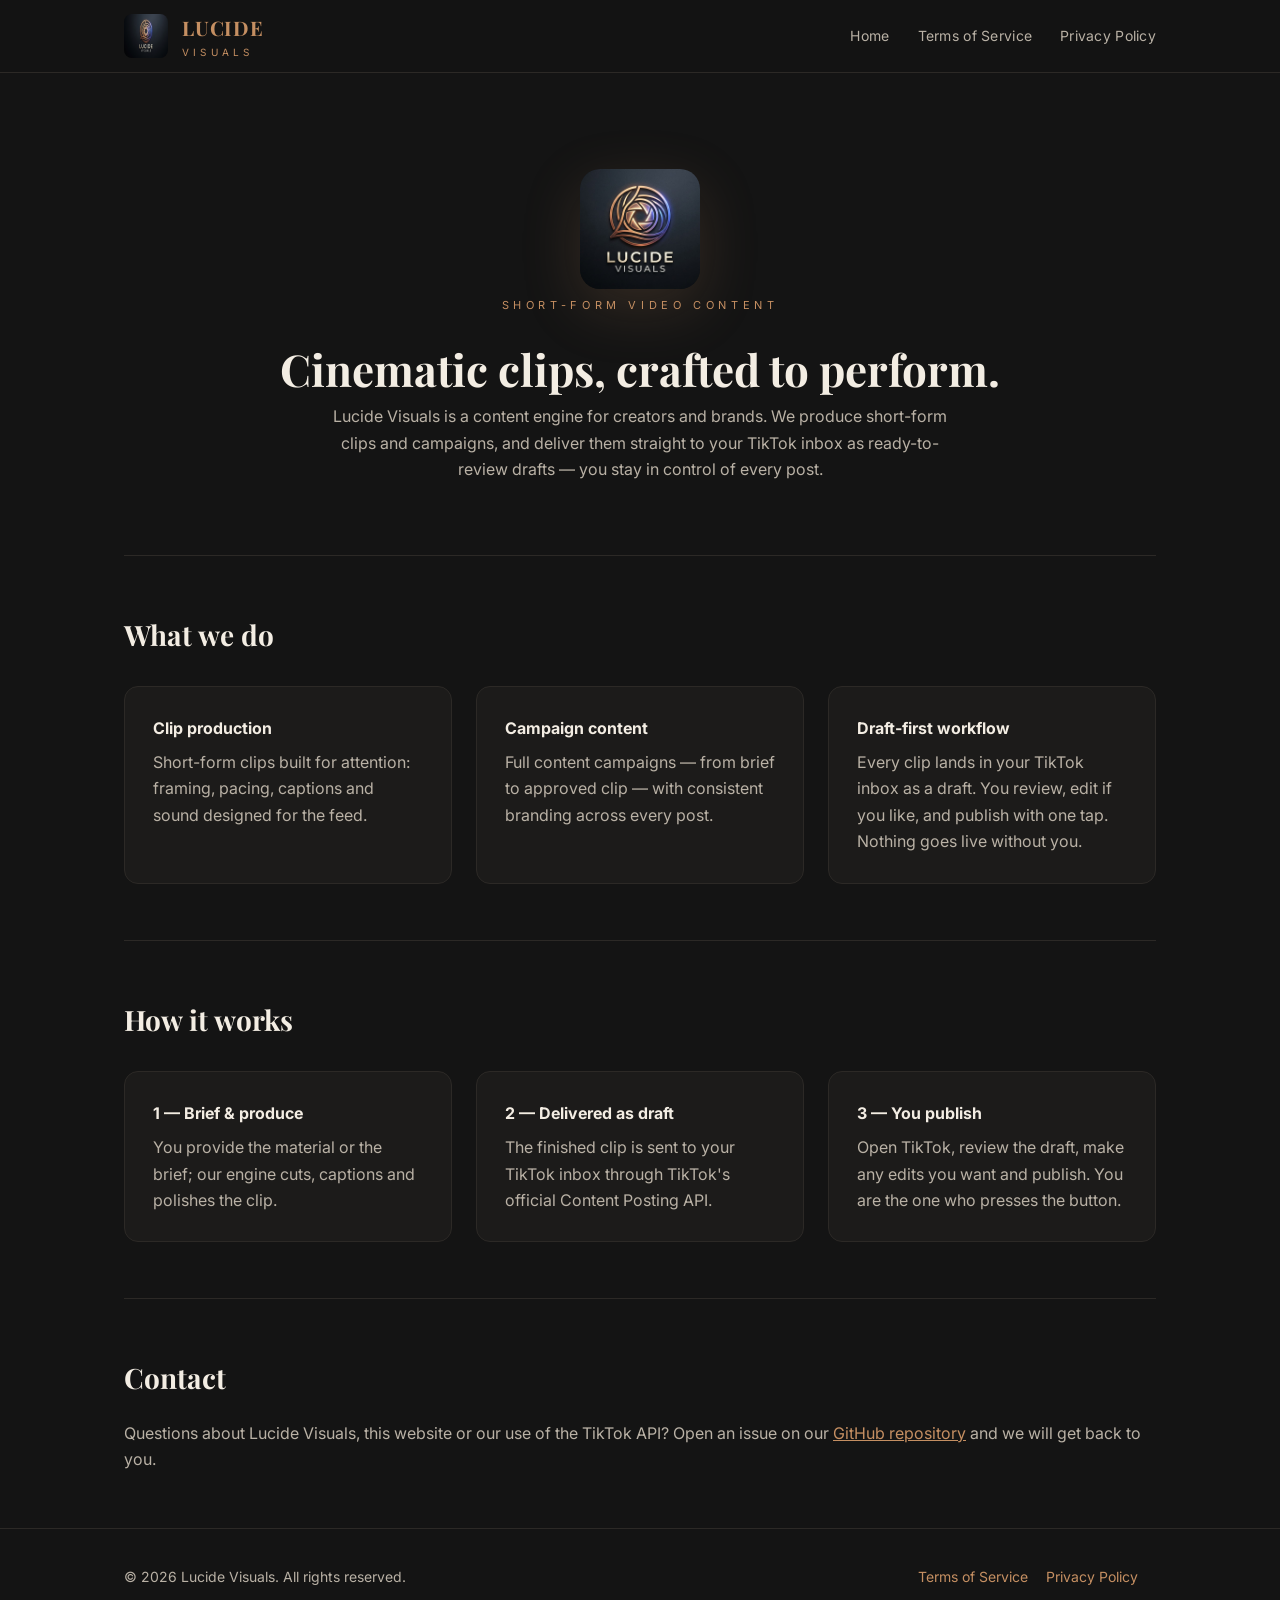
==== index.html @ 501040f7 "Lucide Visuals website: home, terms, privacy — required for TikTok app config URL verification" ====
<!DOCTYPE html>
<html lang="en">
<head>
<meta charset="utf-8">
<meta name="viewport" content="width=device-width, initial-scale=1">
<title>Lucide Visuals — Short-Form Video Content Engine</title>
<meta name="description" content="Lucide Visuals produces short-form clips and campaigns and delivers them to your TikTok inbox as drafts.">
<link rel="icon" href="assets/logo.jpeg">
<link rel="preconnect" href="https://fonts.googleapis.com">
<link href="https://fonts.googleapis.com/css2?family=Playfair+Display:wght@600&family=Inter:wght@400;500&display=swap" rel="stylesheet">
<link rel="stylesheet" href="assets/style.css">
</head>
<body>
<header><div class="wrap">
  <a class="brand" href="index.html"><img src="assets/logo.jpeg" alt="Lucide Visuals logo">
  <span><b>LUCIDE</b><span>VISUALS</span></span></a>
  <nav><a href="index.html">Home</a><a href="terms.html">Terms of Service</a><a href="privacy.html">Privacy Policy</a></nav>
</div></header>
<main class="wrap">

<div class="hero">
  <img src="assets/logo-1024.jpg" alt="Lucide Visuals">
  <div class="eyebrow">Short-Form Video Content</div>
  <h1>Cinematic clips, crafted to perform.</h1>
  <p>Lucide Visuals is a content engine for creators and brands. We produce short-form clips and campaigns, and deliver them straight to your TikTok inbox as ready-to-review drafts — you stay in control of every post.</p>
</div>
<section>
  <h2>What we do</h2>
  <div class="grid">
    <div class="card"><b>Clip production</b><p>Short-form clips built for attention: framing, pacing, captions and sound designed for the feed.</p></div>
    <div class="card"><b>Campaign content</b><p>Full content campaigns — from brief to approved clip — with consistent branding across every post.</p></div>
    <div class="card"><b>Draft-first workflow</b><p>Every clip lands in your TikTok inbox as a draft. You review, edit if you like, and publish with one tap. Nothing goes live without you.</p></div>
  </div>
</section>
<section>
  <h2>How it works</h2>
  <div class="grid">
    <div class="card"><b>1 — Brief &amp; produce</b><p>You provide the material or the brief; our engine cuts, captions and polishes the clip.</p></div>
    <div class="card"><b>2 — Delivered as draft</b><p>The finished clip is sent to your TikTok inbox through TikTok's official Content Posting API.</p></div>
    <div class="card"><b>3 — You publish</b><p>Open TikTok, review the draft, make any edits you want and publish. You are the one who presses the button.</p></div>
  </div>
</section>
<section>
  <h2>Contact</h2>
  <p>Questions about Lucide Visuals, this website or our use of the TikTok API? Open an issue on our <a href="https://github.com/monkey-sys-dev/lucide-visuals" style="color:var(--gold)">GitHub repository</a> and we will get back to you.</p>
</section>

</main>
<footer><div class="wrap">
  <div>&copy; 2026 Lucide Visuals. All rights reserved.</div>
  <div><a href="terms.html">Terms of Service</a><a href="privacy.html">Privacy Policy</a></div>
</div></footer>
</body>
</html>
---- assets/style.css ----
:root{
  --bg:#141414; --bg-soft:#1c1b1a; --ink:#f3ede3; --muted:#b9b1a5;
  --gold:#c58f62; --champagne:#e8d8a9; --line:#2c2926;
}
*{margin:0;padding:0;box-sizing:border-box}
body{background:var(--bg);color:var(--ink);font-family:'Inter',-apple-system,'Segoe UI',sans-serif;line-height:1.65;font-size:16px}
.wrap{max-width:1080px;margin:0 auto;padding:0 24px}
header{border-bottom:1px solid var(--line);position:sticky;top:0;background:rgba(20,20,20,.92);backdrop-filter:blur(8px);z-index:10}
header .wrap{display:flex;align-items:center;justify-content:space-between;height:72px}
.brand{display:flex;align-items:center;gap:14px;text-decoration:none;color:var(--ink)}
.brand img{width:44px;height:44px;border-radius:8px}
.brand b{font-family:'Playfair Display',Georgia,serif;font-size:20px;letter-spacing:.04em}
.brand span{display:block;font-size:10px;letter-spacing:.42em;color:var(--gold);text-transform:uppercase}
nav{display:flex;gap:28px}
nav a{color:var(--muted);text-decoration:none;font-size:14px;letter-spacing:.02em}
nav a:hover{color:var(--champagne)}
.hero{padding:96px 0 72px;text-align:center}
.hero img{width:120px;height:120px;border-radius:20px;box-shadow:0 18px 60px rgba(197,143,98,.18)}
h1{font-family:'Playfair Display',Georgia,serif;font-size:44px;line-height:1.2;margin:28px 0 8px}
.hero p{color:var(--muted);max-width:620px;margin:0 auto}
.eyebrow{color:var(--gold);letter-spacing:.42em;font-size:11px;text-transform:uppercase;margin-bottom:20px}
section{padding:56px 0;border-top:1px solid var(--line)}
h2{font-family:'Playfair Display',Georgia,serif;font-size:28px;margin-bottom:18px}
h3{font-size:15px;letter-spacing:.18em;text-transform:uppercase;color:var(--gold);margin:28px 0 8px}
p,li{color:var(--muted)}
.grid{display:grid;grid-template-columns:repeat(auto-fit,minmax(260px,1fr));gap:24px;margin-top:28px}
.card{background:var(--bg-soft);border:1px solid var(--line);border-radius:14px;padding:28px}
.card b{display:block;color:var(--ink);margin-bottom:8px}
.legal{max-width:760px}
.legal p{margin-bottom:14px}
footer{border-top:1px solid var(--line);padding:36px 0;color:var(--muted);font-size:14px}
footer .wrap{display:flex;flex-wrap:wrap;gap:18px;justify-content:space-between}
footer a{color:var(--gold);text-decoration:none;margin-right:18px}
@media(max-width:640px){h1{font-size:32px}.hero{padding:64px 0 48px}}
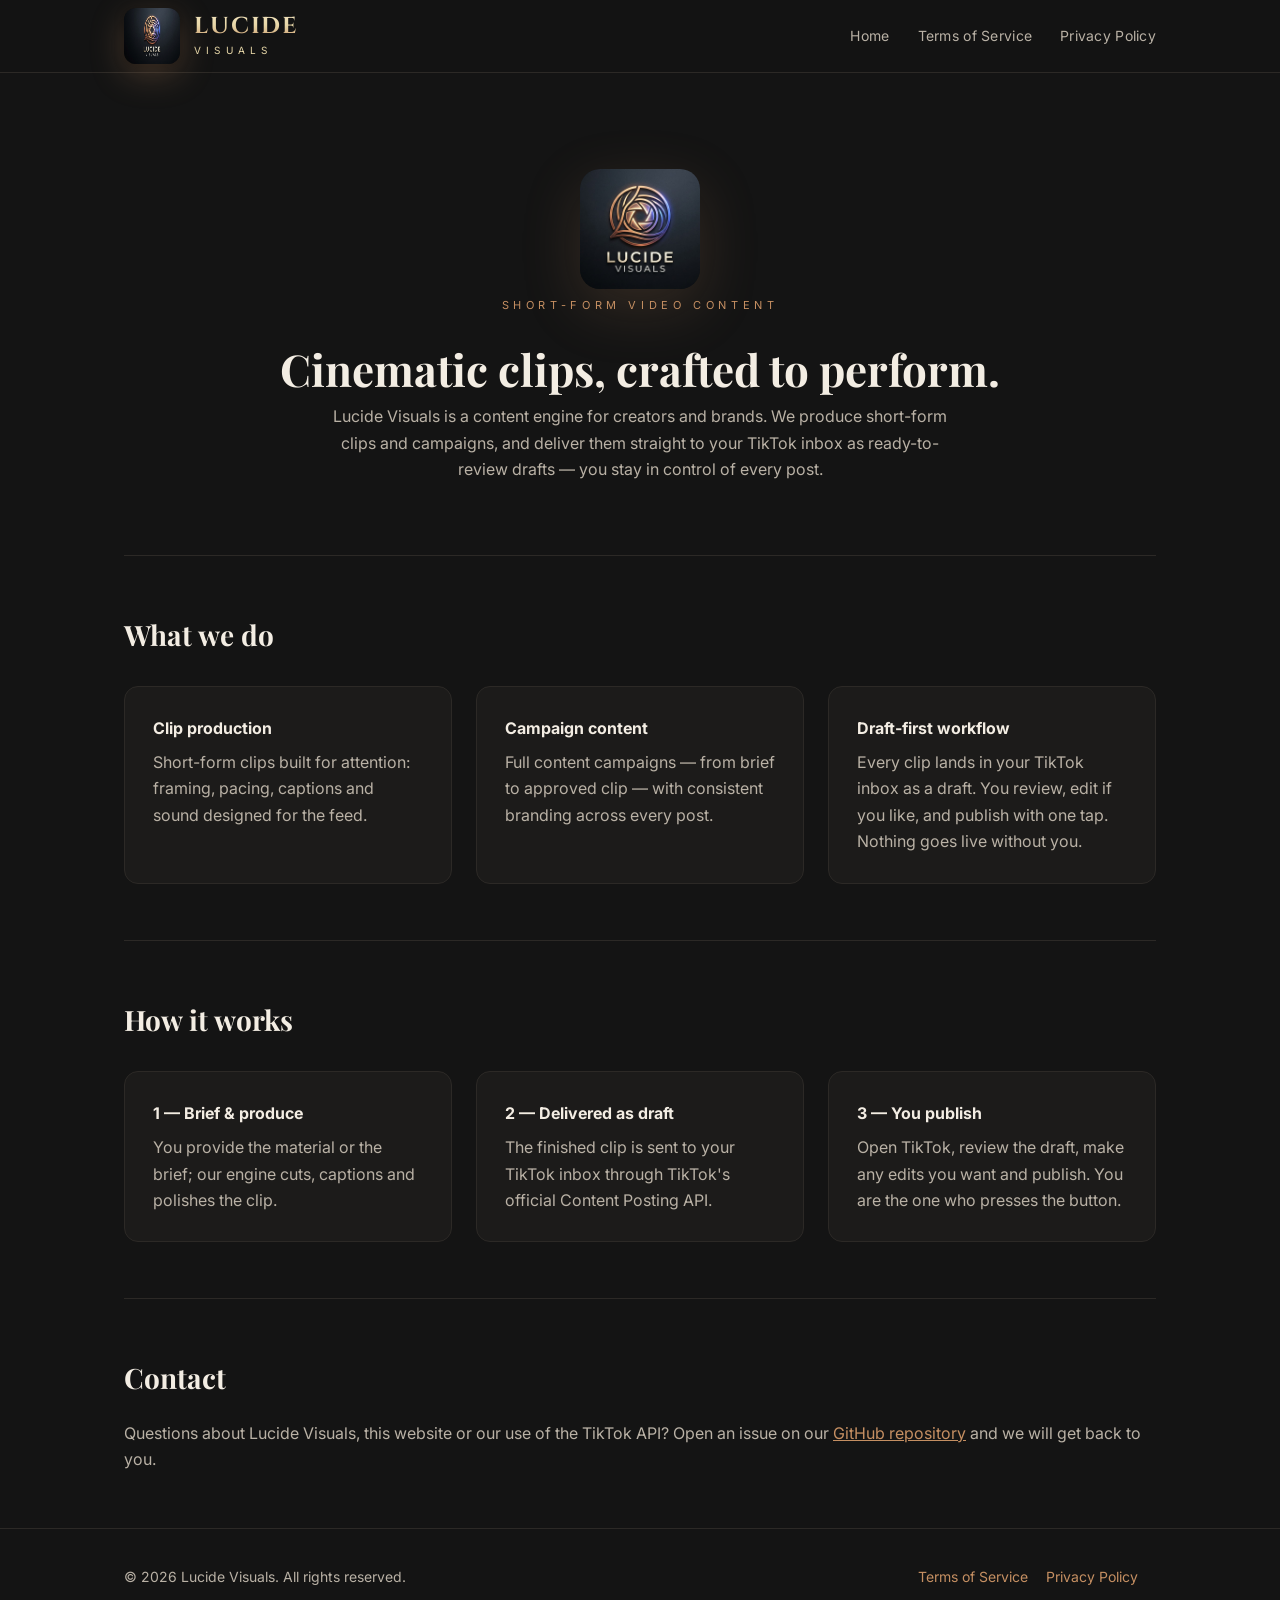
==== commit 44470a21: "Brand header: logo glow + Cinzel gold wordmark to match logo lettering" ====
--- a/index.html
+++ b/index.html
@@ -7,7 +7,7 @@
 <meta name="description" content="Lucide Visuals produces short-form clips and campaigns and delivers them to your TikTok inbox as drafts.">
 <link rel="icon" href="assets/logo.jpeg">
 <link rel="preconnect" href="https://fonts.googleapis.com">
-<link href="https://fonts.googleapis.com/css2?family=Playfair+Display:wght@600&family=Inter:wght@400;500&display=swap" rel="stylesheet">
+<link href="https://fonts.googleapis.com/css2?family=Playfair+Display:wght@600&family=Cinzel:wght@600&family=Inter:wght@400;500&display=swap" rel="stylesheet">
 <link rel="stylesheet" href="assets/style.css">
 </head>
 <body>
--- a/assets/style.css
+++ b/assets/style.css
@@ -9,9 +9,9 @@
 header{border-bottom:1px solid var(--line);position:sticky;top:0;background:rgba(20,20,20,.92);backdrop-filter:blur(8px);z-index:10}
 header .wrap{display:flex;align-items:center;justify-content:space-between;height:72px}
 .brand{display:flex;align-items:center;gap:14px;text-decoration:none;color:var(--ink)}
-.brand img{width:44px;height:44px;border-radius:8px}
-.brand b{font-family:'Playfair Display',Georgia,serif;font-size:20px;letter-spacing:.04em}
-.brand span{display:block;font-size:10px;letter-spacing:.42em;color:var(--gold);text-transform:uppercase}
+.brand img{width:56px;height:56px;border-radius:12px;box-shadow:0 10px 34px rgba(197,143,98,.30), 0 2px 8px rgba(0,0,0,.5)}
+.brand b{font-family:'Cinzel',Georgia,serif;font-size:23px;letter-spacing:.08em;line-height:1.15;background:linear-gradient(180deg,#f2e3c0 0%,#e8d8a9 45%,#c58f62 100%);-webkit-background-clip:text;background-clip:text;color:transparent}
+.brand>span>span{display:block;font-family:'Inter',sans-serif;font-weight:400;font-size:10px;letter-spacing:.52em;color:var(--champagne);text-transform:uppercase;margin-top:2px}
 nav{display:flex;gap:28px}
 nav a{color:var(--muted);text-decoration:none;font-size:14px;letter-spacing:.02em}
 nav a:hover{color:var(--champagne)}
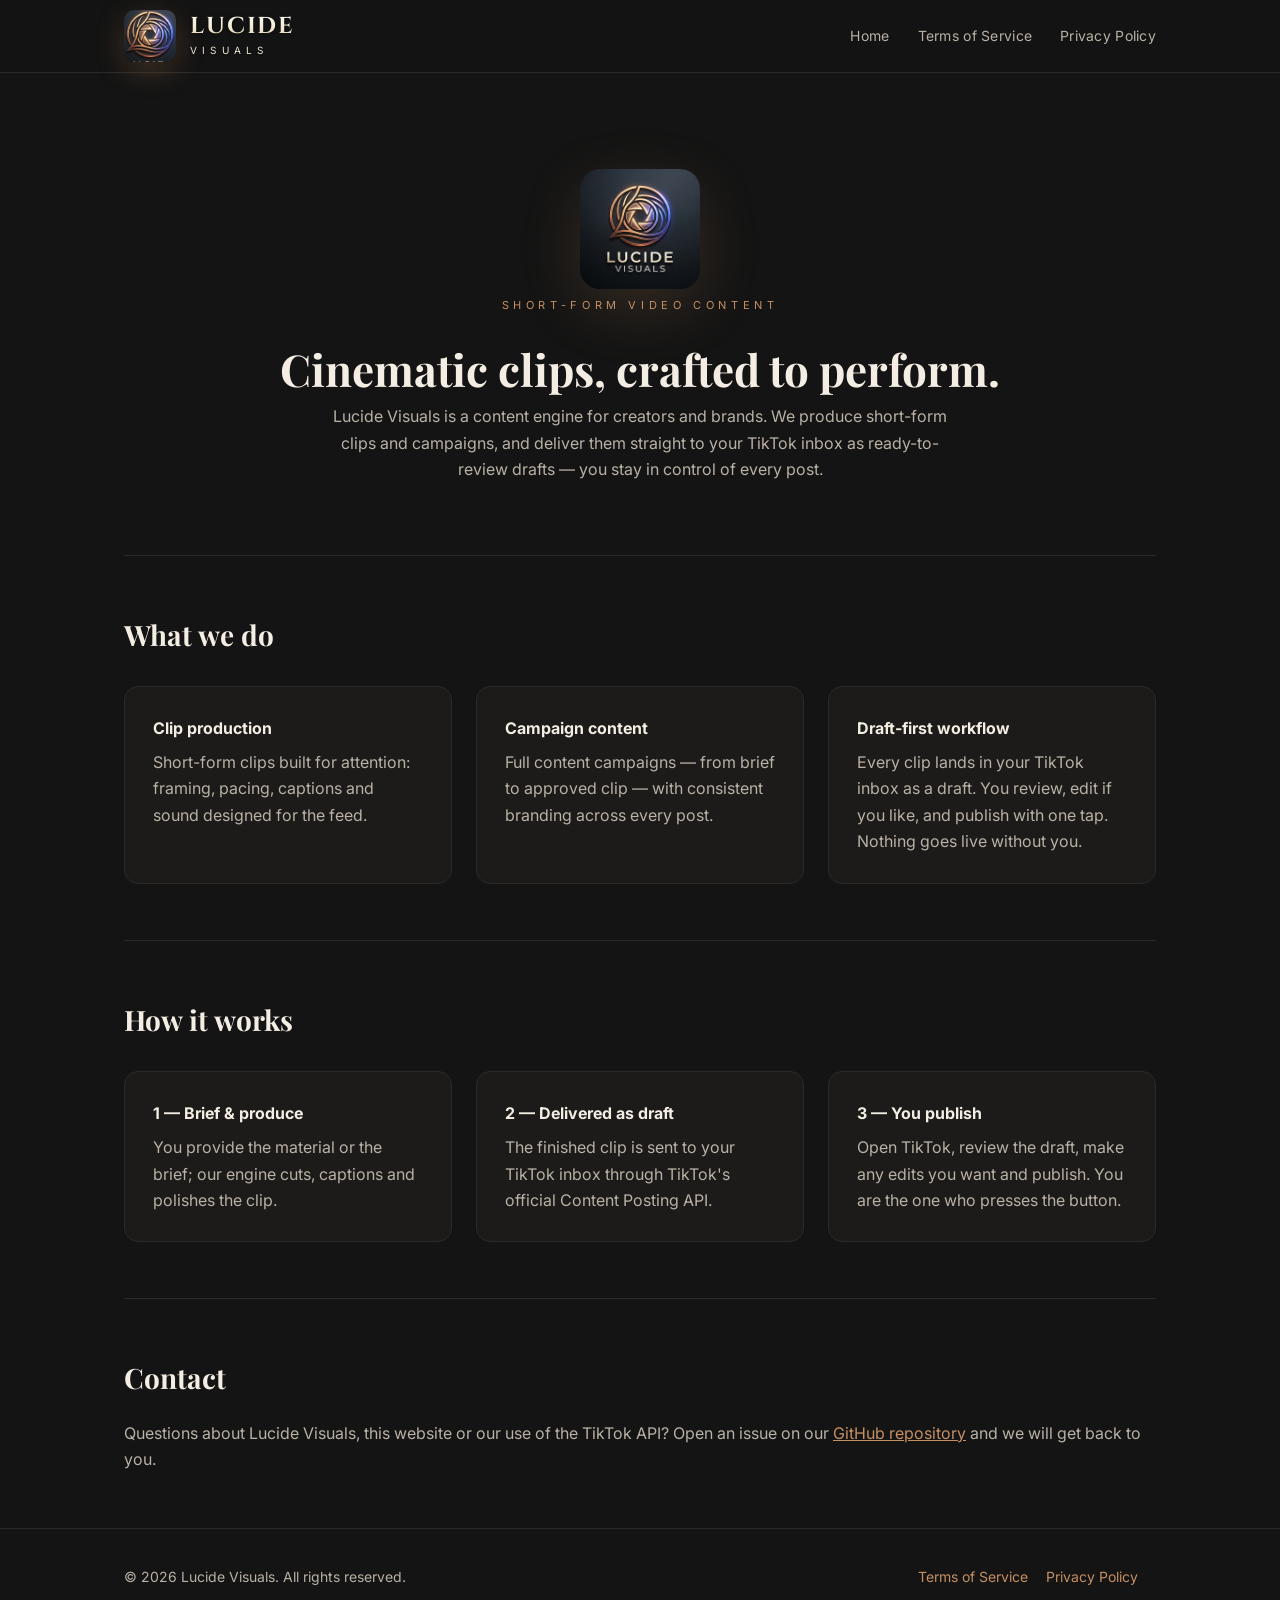
==== commit 8b04a6b2: "Header: icon-only brand mark (cropped from logo, no lettering), square fit" ====
--- a/index.html
+++ b/index.html
@@ -5,14 +5,14 @@
 <meta name="viewport" content="width=device-width, initial-scale=1">
 <title>Lucide Visuals — Short-Form Video Content Engine</title>
 <meta name="description" content="Lucide Visuals produces short-form clips and campaigns and delivers them to your TikTok inbox as drafts.">
-<link rel="icon" href="assets/logo.jpeg">
+<link rel="icon" href="assets/logo-mark.jpeg">
 <link rel="preconnect" href="https://fonts.googleapis.com">
 <link href="https://fonts.googleapis.com/css2?family=Playfair+Display:wght@600&family=Cinzel:wght@600&family=Inter:wght@400;500&display=swap" rel="stylesheet">
 <link rel="stylesheet" href="assets/style.css">
 </head>
 <body>
 <header><div class="wrap">
-  <a class="brand" href="index.html"><img src="assets/logo.jpeg" alt="Lucide Visuals logo">
+  <a class="brand" href="index.html"><img src="assets/logo-mark.jpeg" alt="Lucide Visuals">
   <span><b>LUCIDE</b><span>VISUALS</span></span></a>
   <nav><a href="index.html">Home</a><a href="terms.html">Terms of Service</a><a href="privacy.html">Privacy Policy</a></nav>
 </div></header>
--- a/assets/style.css
+++ b/assets/style.css
@@ -9,9 +9,9 @@
 header{border-bottom:1px solid var(--line);position:sticky;top:0;background:rgba(20,20,20,.92);backdrop-filter:blur(8px);z-index:10}
 header .wrap{display:flex;align-items:center;justify-content:space-between;height:72px}
 .brand{display:flex;align-items:center;gap:14px;text-decoration:none;color:var(--ink)}
-.brand img{width:56px;height:56px;border-radius:12px;box-shadow:0 10px 34px rgba(197,143,98,.30), 0 2px 8px rgba(0,0,0,.5)}
-.brand b{font-family:'Cinzel',Georgia,serif;font-size:23px;letter-spacing:.08em;line-height:1.15;background:linear-gradient(180deg,#f2e3c0 0%,#e8d8a9 45%,#c58f62 100%);-webkit-background-clip:text;background-clip:text;color:transparent}
-.brand>span>span{display:block;font-family:'Inter',sans-serif;font-weight:400;font-size:10px;letter-spacing:.52em;color:var(--champagne);text-transform:uppercase;margin-top:2px}
+.brand img{width:52px;height:52px;border-radius:10px;object-fit:cover;box-shadow:0 8px 28px rgba(197,143,98,.28), 0 2px 8px rgba(0,0,0,.5)}
+.brand b{font-family:'Cinzel',Georgia,serif;font-size:23px;letter-spacing:.08em;line-height:1.15;background:linear-gradient(180deg,#fdfaf4 0%,#f3ecd9 48%,#dccda8 100%);-webkit-background-clip:text;background-clip:text;color:transparent;filter:drop-shadow(0 1px 2px rgba(0,0,0,.55))}
+.brand>span>span{display:block;font-family:'Inter',sans-serif;font-weight:400;font-size:10px;letter-spacing:.52em;color:#efe7d3;text-transform:uppercase;margin-top:2px;filter:drop-shadow(0 1px 1px rgba(0,0,0,.5))}
 nav{display:flex;gap:28px}
 nav a{color:var(--muted);text-decoration:none;font-size:14px;letter-spacing:.02em}
 nav a:hover{color:var(--champagne)}
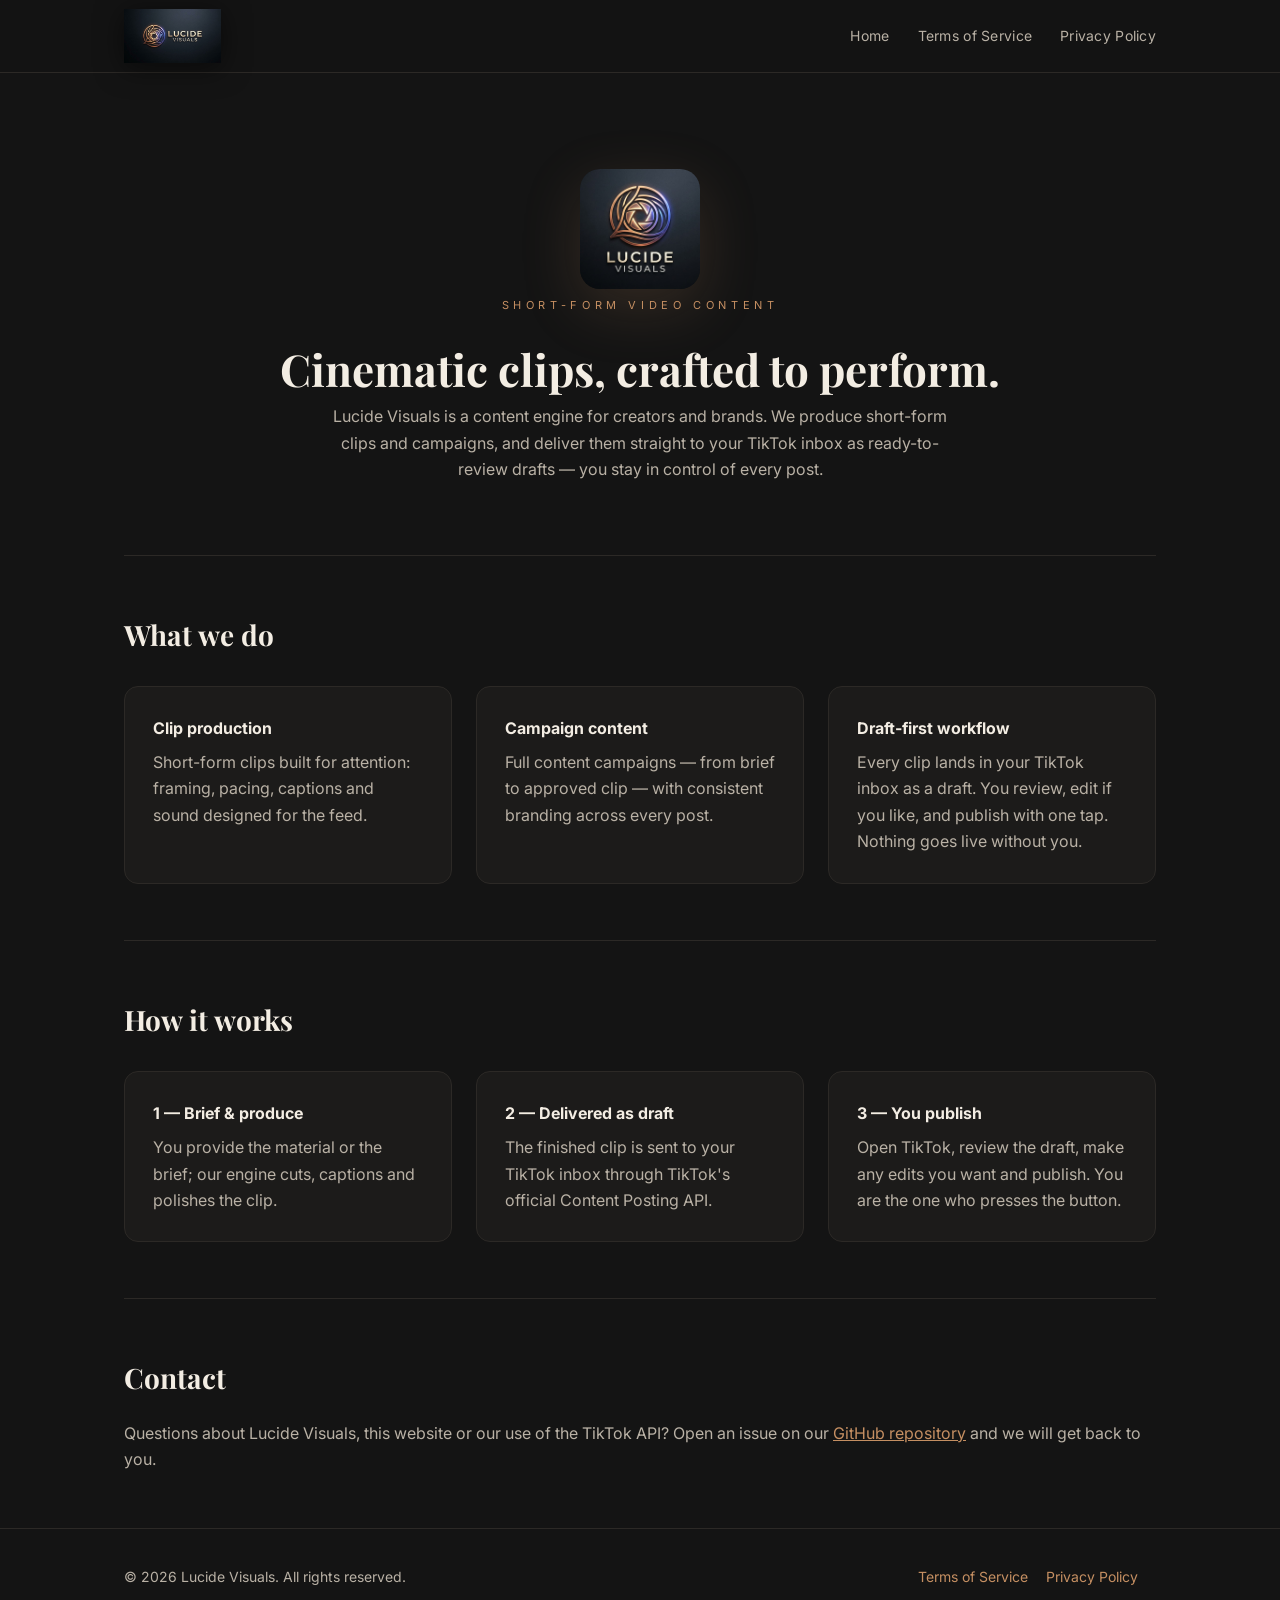
==== commit 9c2b3f09: "Brand assets from Lucide Visuals logo folder: website header lockup + browser favicon" ====
--- a/index.html
+++ b/index.html
@@ -5,15 +5,15 @@
 <meta name="viewport" content="width=device-width, initial-scale=1">
 <title>Lucide Visuals — Short-Form Video Content Engine</title>
 <meta name="description" content="Lucide Visuals produces short-form clips and campaigns and delivers them to your TikTok inbox as drafts.">
-<link rel="icon" href="assets/logo-mark.jpeg">
+<link rel="icon" href="assets/favicon.jpeg">
 <link rel="preconnect" href="https://fonts.googleapis.com">
 <link href="https://fonts.googleapis.com/css2?family=Playfair+Display:wght@600&family=Cinzel:wght@600&family=Inter:wght@400;500&display=swap" rel="stylesheet">
 <link rel="stylesheet" href="assets/style.css">
 </head>
 <body>
 <header><div class="wrap">
-  <a class="brand" href="index.html"><img src="assets/logo-mark.jpeg" alt="Lucide Visuals">
-  <span><b>LUCIDE</b><span>VISUALS</span></span></a>
+  <a class="brand" href="index.html"><img src="assets/logo-header.jpeg" alt="Lucide Visuals">
+  </a>
   <nav><a href="index.html">Home</a><a href="terms.html">Terms of Service</a><a href="privacy.html">Privacy Policy</a></nav>
 </div></header>
 <main class="wrap">
--- a/assets/style.css
+++ b/assets/style.css
@@ -9,7 +9,7 @@
 header{border-bottom:1px solid var(--line);position:sticky;top:0;background:rgba(20,20,20,.92);backdrop-filter:blur(8px);z-index:10}
 header .wrap{display:flex;align-items:center;justify-content:space-between;height:72px}
 .brand{display:flex;align-items:center;gap:14px;text-decoration:none;color:var(--ink)}
-.brand img{width:52px;height:52px;border-radius:10px;object-fit:cover;box-shadow:0 8px 28px rgba(197,143,98,.28), 0 2px 8px rgba(0,0,0,.5)}
+.brand img{height:54px;width:auto;object-fit:contain;filter:drop-shadow(0 4px 14px rgba(0,0,0,.55))}
 .brand b{font-family:'Cinzel',Georgia,serif;font-size:23px;letter-spacing:.08em;line-height:1.15;background:linear-gradient(180deg,#fdfaf4 0%,#f3ecd9 48%,#dccda8 100%);-webkit-background-clip:text;background-clip:text;color:transparent;filter:drop-shadow(0 1px 2px rgba(0,0,0,.55))}
 .brand>span>span{display:block;font-family:'Inter',sans-serif;font-weight:400;font-size:10px;letter-spacing:.52em;color:#efe7d3;text-transform:uppercase;margin-top:2px;filter:drop-shadow(0 1px 1px rgba(0,0,0,.5))}
 nav{display:flex;gap:28px}
